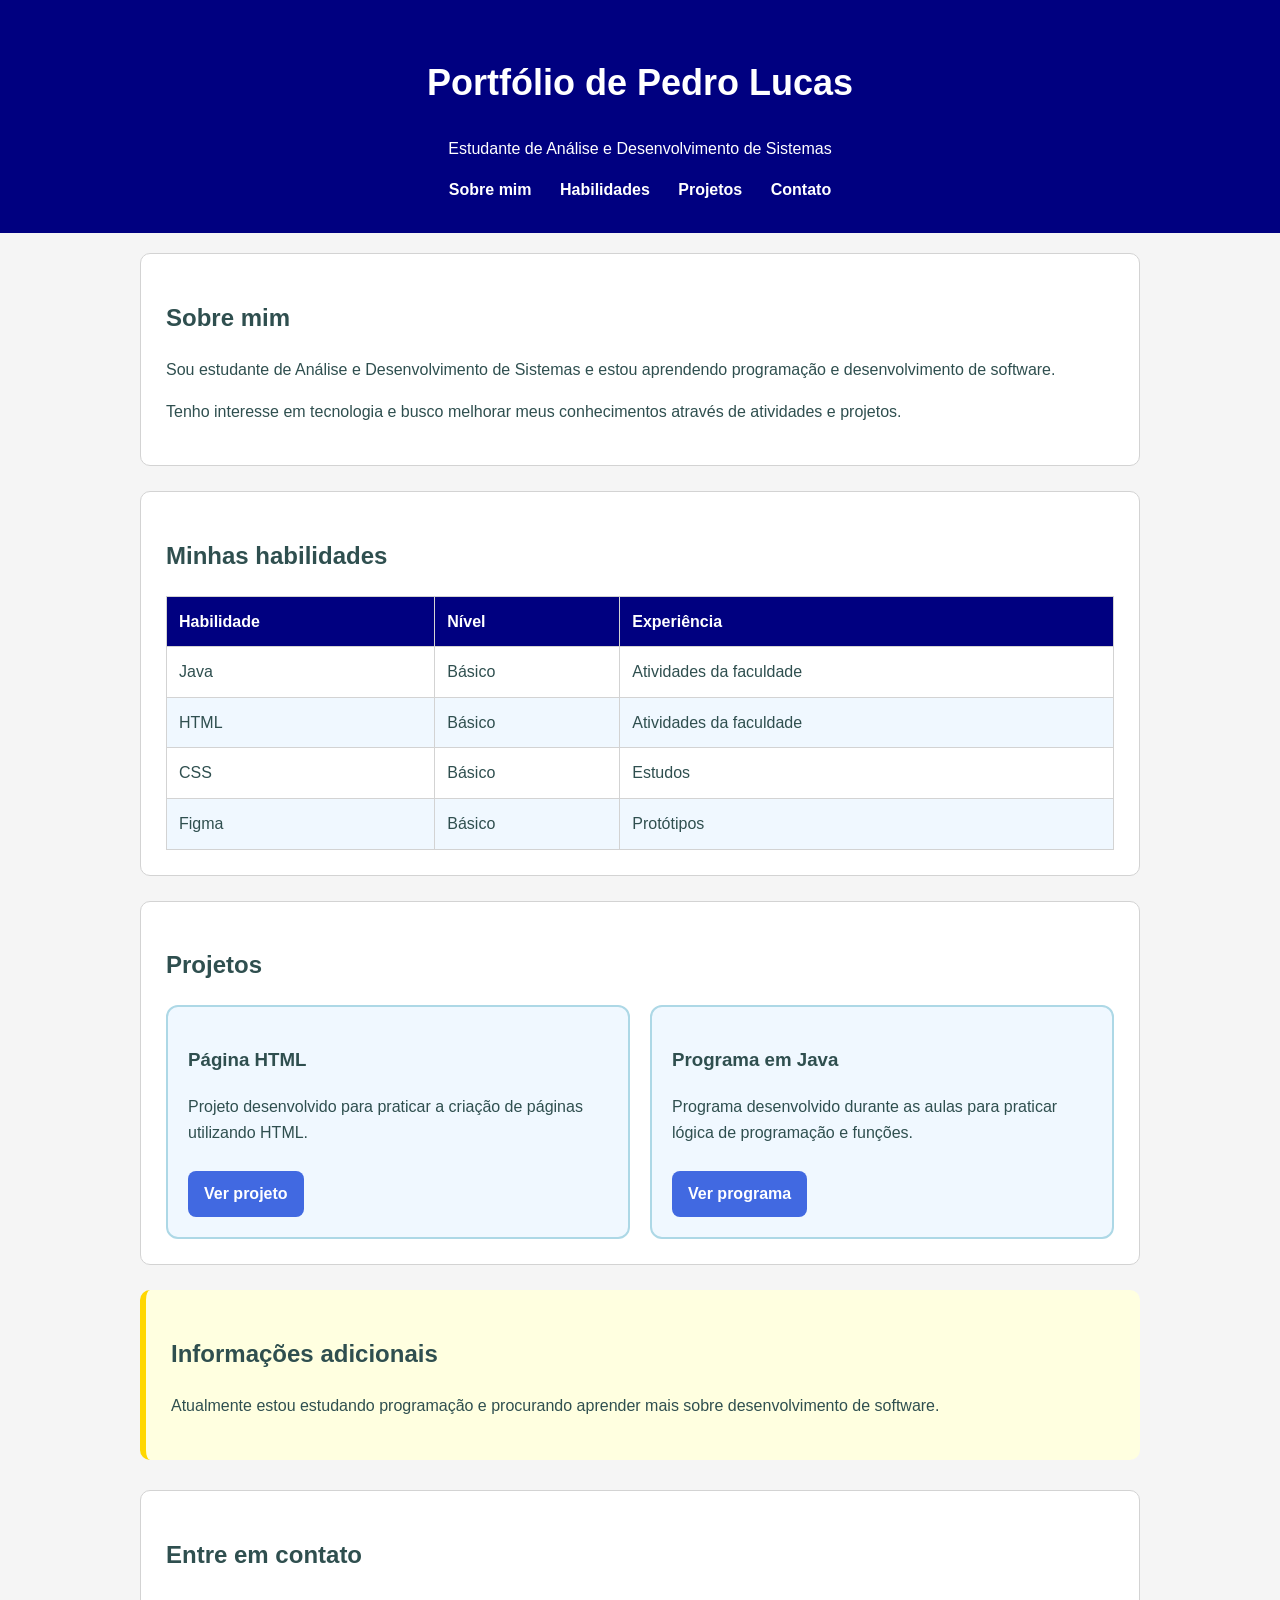
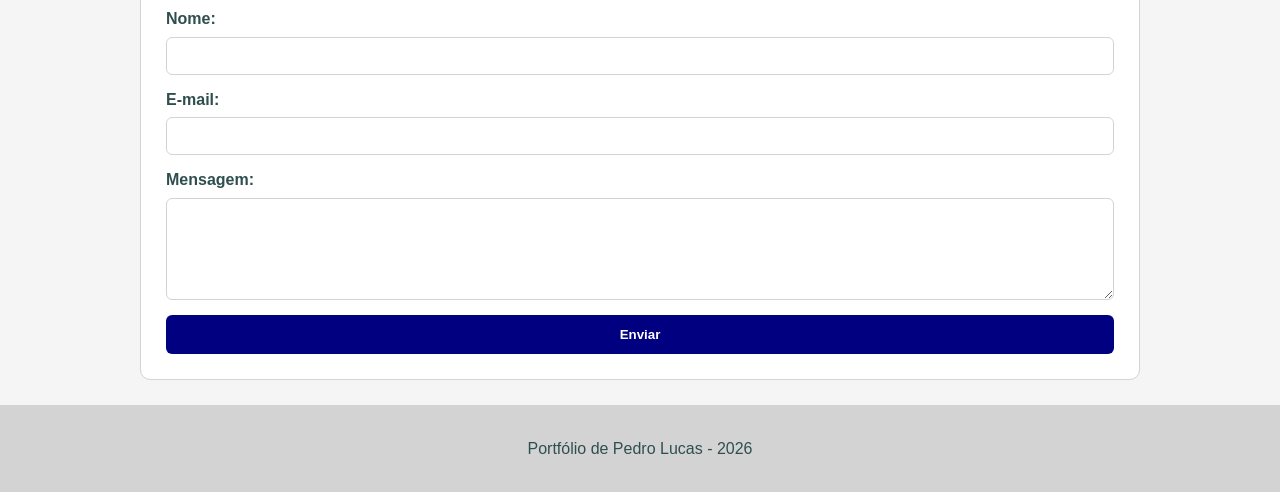
==== portifolio index.html @ 0f393c38 "Portfolio" ====
<!DOCTYPE html>
<html lang="pt-BR">

<head>
    <meta charset="UTF-8">
    <meta name="viewport" content="width=device-width, initial-scale=1.0">
    <title>Portfólio - Pedro Lucas</title>
    <!-- Etapa 1: Conexão do CSS externo -->
    <link rel="stylesheet" href="style.css">
</head>

<body>

    <header class="cabecalho">

        <h1>Portfólio de Pedro Lucas</h1>

        <p>Estudante de Análise e Desenvolvimento de Sistemas</p>

        <nav class="menu">
            <a href="#sobre">Sobre mim</a>
            <a href="#habilidades">Habilidades</a>
            <a href="#projetos">Projetos</a>
            <a href="#contato">Contato</a>
        </nav>

    </header>

    <main>

        <section id="sobre" class="secao">

            <h2>Sobre mim</h2>

            <p>
                Sou estudante de Análise e Desenvolvimento de Sistemas
                e estou aprendendo programação e desenvolvimento de software.
            </p>

            <p>
                Tenho interesse em tecnologia e busco melhorar meus
                conhecimentos através de atividades e projetos.
            </p>

        </section>

        <section id="habilidades" class="secao">

            <h2>Minhas habilidades</h2>

            <table>

                <thead>
                    <tr>
                        <th>Habilidade</th>
                        <th>Nível</th>
                        <th>Experiência</th>
                    </tr>
                </thead>

                <tbody>

                    <tr>
                        <td>Java</td>
                        <td>Básico</td>
                        <td>Atividades da faculdade</td>
                    </tr>

                    <tr>
                        <td>HTML</td>
                        <td>Básico</td>
                        <td>Atividades da faculdade</td>
                    </tr>

                    <tr>
                        <td>CSS</td>
                        <td>Básico</td>
                        <td>Estudos</td>
                    </tr>

                    <tr>
                        <td>Figma</td>
                        <td>Básico</td>
                        <td>Protótipos</td>
                    </tr>

                </tbody>

            </table>

        </section>

        <section id="projetos" class="secao">

            <h2>Projetos</h2>

            <div class="cards">

                <article class="card">

                    <h3>Página HTML</h3>

                    <p>
                        Projeto desenvolvido para praticar a criação
                        de páginas utilizando HTML.
                    </p>

                    <a href="#" class="botao">Ver projeto</a>

                </article>

                <article class="card">

                    <h3>Programa em Java</h3>

                    <p>
                        Programa desenvolvido durante as aulas para
                        praticar lógica de programação e funções.
                    </p>

                    <a href="#" class="botao">Ver programa</a>

                </article>

            </div>

        </section>

        <aside class="extra">

            <h2>Informações adicionais</h2>

            <p>
                Atualmente estou estudando programação e procurando
                aprender mais sobre desenvolvimento de software.
            </p>

        </aside>

        <section id="contato" class="secao">

            <h2>Entre em contato</h2>

            <form>

                <label for="nome">Nome:</label>
                <input type="text" id="nome" name="nome">

                <label for="email">E-mail:</label>
                <input type="email" id="email" name="email">

                <label for="mensagem">Mensagem:</label>
                <textarea id="mensagem" name="mensagem" rows="5"></textarea>

                <button type="submit">Enviar</button>

            </form>

        </section>

    </main>

    <footer>

        <p>Portfólio de Pedro Lucas - 2026</p>

    </footer>

</body>

</html>
---- style.css ----
body {
    font-family: Arial, sans-serif;
    margin: 0;
    background-color: whitesmoke;
    color: darkslategray;
    line-height: 1.6;
}


main {
    max-width: 1000px;
    margin: 20px auto;
    padding: 0 15px;
}

.cabecalho {
    background-color: navy;
    color: white;
    padding: 30px;
    text-align: center;
}

.cabecalho h1 {
    font-size: 36px;
}

.menu a {
    color: white;
    text-decoration: none;
    margin: 0 12px;
    font-weight: bold;
}

.menu a:hover {
    color: gold;
    text-decoration: underline;
}

.secao {
    background-color: white;
    margin-bottom: 25px;
    padding: 25px;
    border: 1px solid lightgray;
    border-radius: 10px;
}

.extra {
    max-width: 1000px;
    margin: 0 auto 30px auto;
    padding: 25px;
    background-color: lightyellow;
    border-left: 6px solid gold;
    border-radius: 10px;
}


.cards {
    display: flex;
    gap: 20px;
    flex-wrap: wrap;
}

.card {
    background-color: aliceblue;
    border: 2px solid lightblue;
    border-radius: 12px;
    padding: 20px;
    flex: 1;
    min-width: 250px;
}


.botao {
    display: inline-block;
    margin-top: 10px;
    padding: 10px 16px;
    background-color: royalblue;
    color: white;
    text-decoration: none;
    border-radius: 8px;
    font-weight: bold;
}

.botao:hover {
    background-color: mediumblue;
}


table {
    width: 100%;
    border-collapse: collapse;
    margin-top: 15px;
}

th {
    background-color: navy;
    color: white;
}

th, td {
    border: 1px solid lightgray;
    padding: 12px;
    text-align: left;
}

tr:nth-child(even) {
    background-color: aliceblue;
}


form {
    display: flex;
    flex-direction: column;
}

label {
    margin-top: 12px;
    font-weight: bold;
}

input, textarea {
    margin-top: 5px;
    padding: 10px;
    border: 1px solid lightgray;
    border-radius: 6px;
    font-size: 14px;
}

button {
    margin-top: 15px;
    padding: 12px;
    background-color: navy;
    color: white;
    border: none;
    border-radius: 6px;
    font-weight: bold;
    cursor: pointer;
}


footer {
    text-align: center;
    padding: 15px;
    background-color: lightgray;
    color: darkslategray;
    margin-top: 20px;
}


@media (max-width: 768px) {
    .menu a {
        display: block;
        margin: 10px 0;
    }

    .cards {
        flex-direction: column;
    }

    .cabecalho h1 {
        font-size: 28px;
    }
}
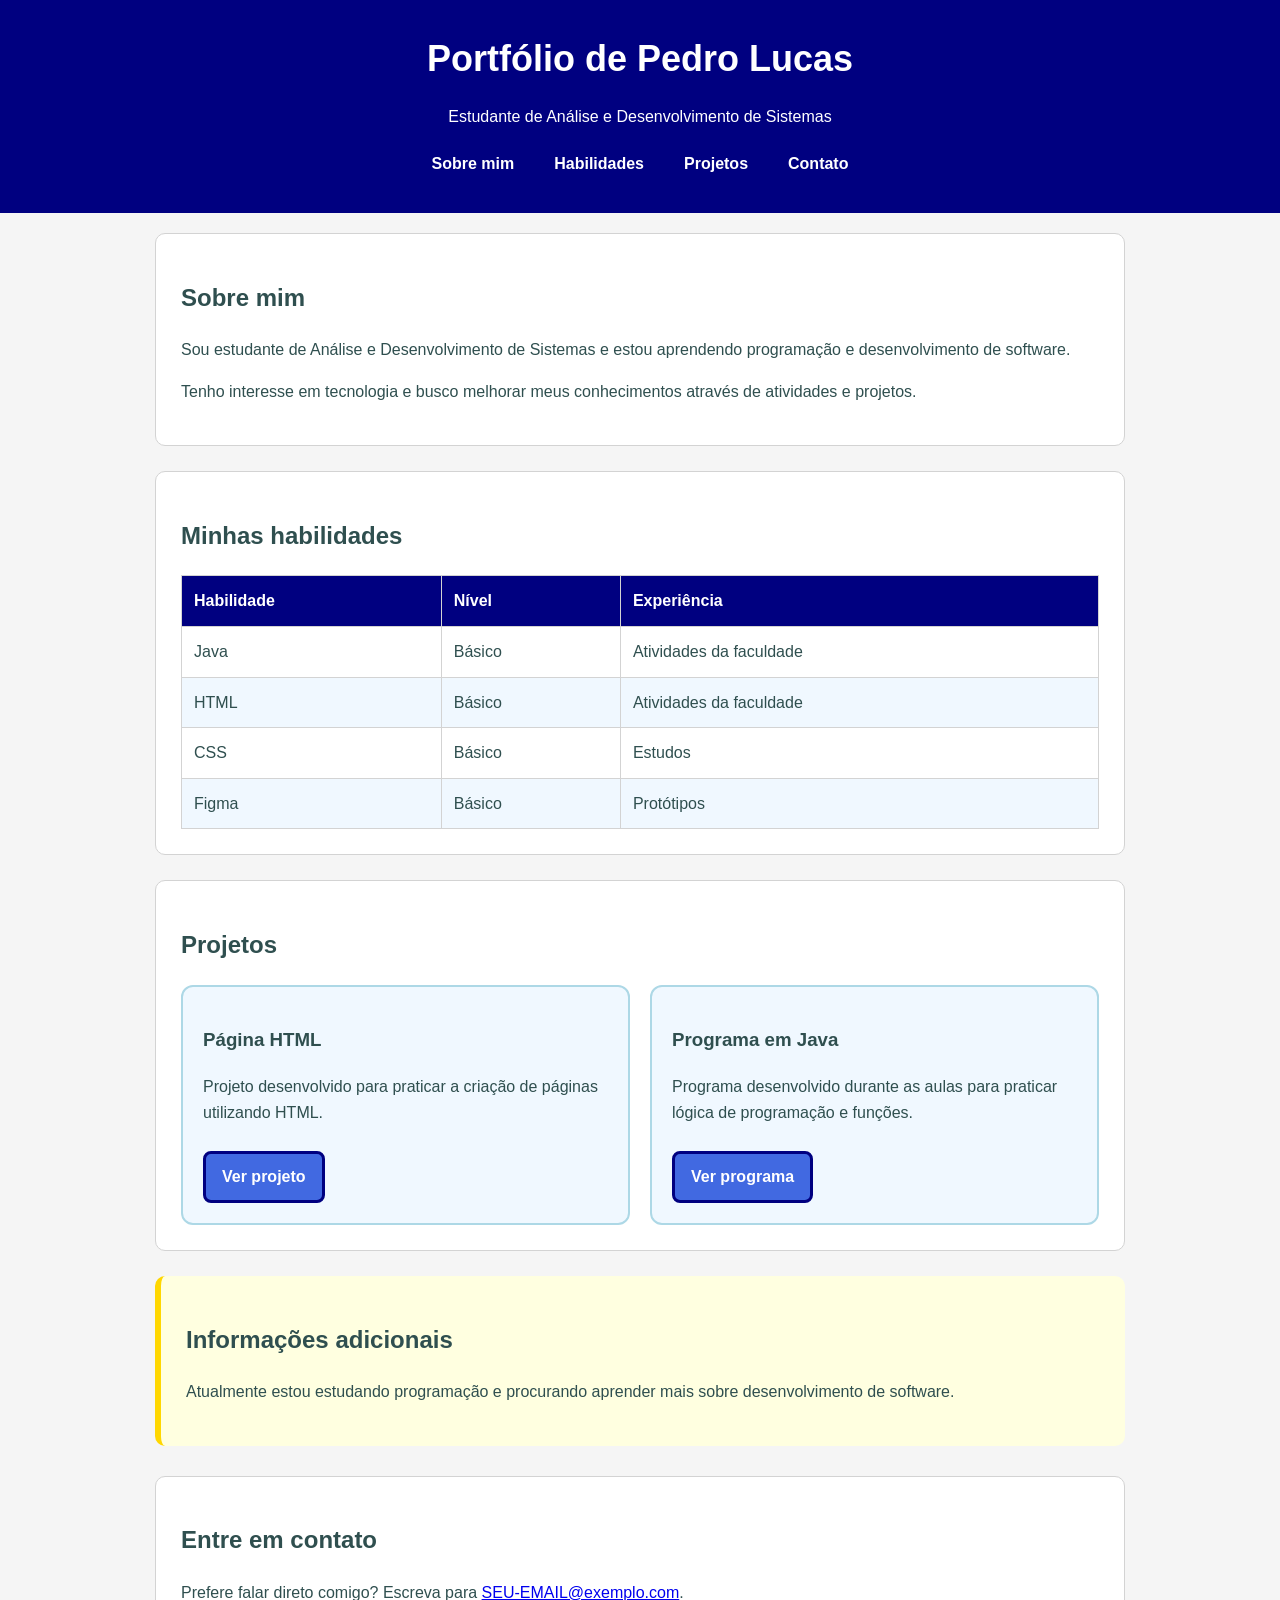
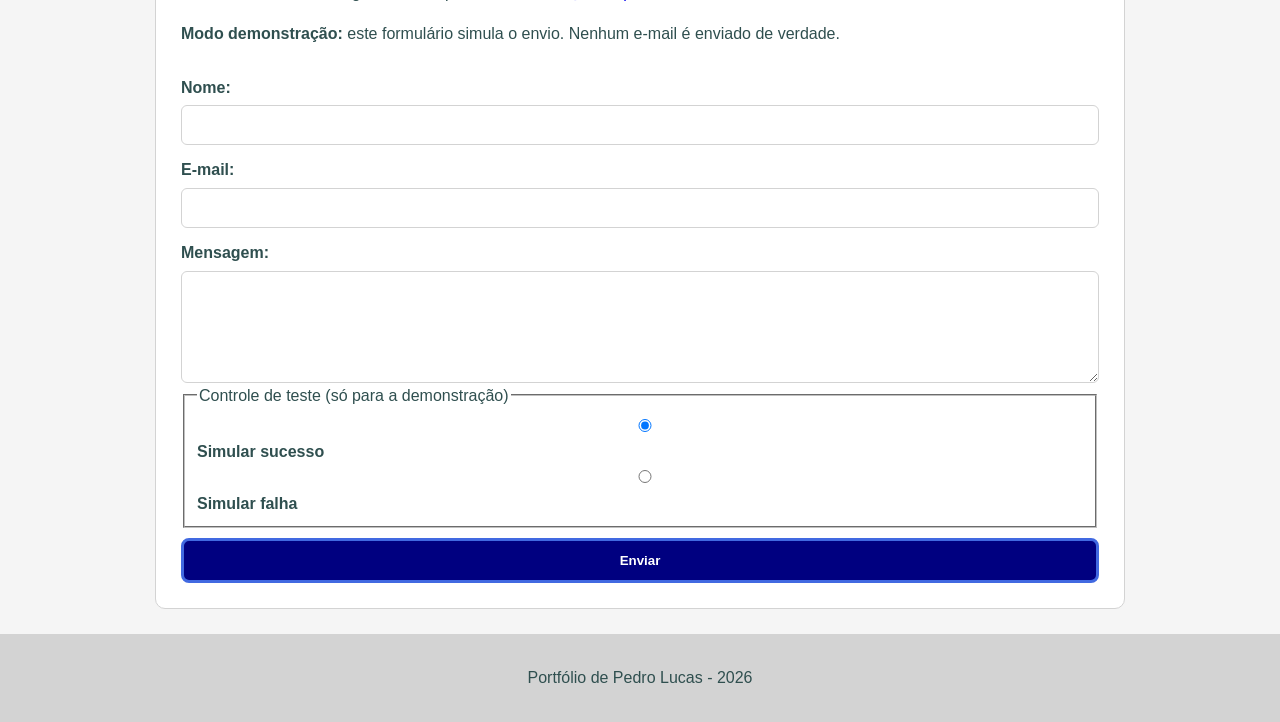
==== commit bb3e38d7: "Update portifolio index.html" ====
--- a/portifolio index.html
+++ b/portifolio index.html
@@ -5,7 +5,7 @@
     <meta charset="UTF-8">
     <meta name="viewport" content="width=device-width, initial-scale=1.0">
     <title>Portfólio - Pedro Lucas</title>
-    <!-- Etapa 1: Conexão do CSS externo -->
+    
     <link rel="stylesheet" href="style.css">
 </head>
 
@@ -141,18 +141,48 @@
 
             <h2>Entre em contato</h2>
 
-            <form>
+            <p>
+                Prefere falar direto comigo? Escreva para
+                <a href="mailto:SEU-EMAIL@exemplo.com" id="canal-real">SEU-EMAIL@exemplo.com</a>.
+            </p>
+
+            <p class="aviso-demo">
+                <strong>Modo demonstração:</strong> este formulário simula o envio.
+                Nenhum e-mail é enviado de verdade.
+            </p>
+
+            <form id="form-contato" novalidate aria-describedby="status-form">
 
                 <label for="nome">Nome:</label>
-                <input type="text" id="nome" name="nome">
+                <input type="text" id="nome" name="nome" autocomplete="name" maxlength="80"
+                    required aria-describedby="erro-nome">
+                <p class="erro-campo" id="erro-nome" hidden></p>
 
                 <label for="email">E-mail:</label>
-                <input type="email" id="email" name="email">
+                <input type="email" id="email" name="email" autocomplete="email" maxlength="120"
+                    required aria-describedby="erro-email">
+                <p class="erro-campo" id="erro-email" hidden></p>
 
                 <label for="mensagem">Mensagem:</label>
-                <textarea id="mensagem" name="mensagem" rows="5"></textarea>
-
-                <button type="submit">Enviar</button>
+                <textarea id="mensagem" name="mensagem" rows="5" maxlength="1000"
+                    required aria-describedby="erro-mensagem"></textarea>
+                <p class="erro-campo" id="erro-mensagem" hidden></p>
+
+                <fieldset class="controle-teste">
+                    <legend>Controle de teste (só para a demonstração)</legend>
+                    <label class="opcao">
+                        <input type="radio" name="resultado" value="sucesso" checked>
+                        Simular sucesso
+                    </label>
+                    <label class="opcao">
+                        <input type="radio" name="resultado" value="falha">
+                        Simular falha
+                    </label>
+                </fieldset>
+
+                <button type="submit" id="btn-enviar">Enviar</button>
+
+                <div id="status-form" class="status" role="status" aria-live="polite" aria-atomic="true"></div>
 
             </form>
 
@@ -166,6 +196,8 @@
 
     </footer>
 
+    <script src="script.js"></script>
+
 </body>
 
-</html>+</html>
--- a/style.css
+++ b/style.css
@@ -1,3 +1,6 @@
+* {
+    box-sizing: border-box;
+}
 
 body {
     font-family: Arial, sans-serif;
@@ -7,6 +10,11 @@
     line-height: 1.6;
 }
 
+img {
+    max-width: 100%;
+    height: auto;
+    display: block;
+}
 
 main {
     max-width: 1000px;
@@ -14,6 +22,7 @@
     padding: 0 15px;
 }
 
+
 .cabecalho {
     background-color: navy;
     color: white;
@@ -23,19 +32,41 @@
 
 .cabecalho h1 {
     font-size: 36px;
+    margin: 0 0 15px 0;
+}
+
+
+.cabecalho h1 .nome {
+    display: inline-block;
+    background-color: royalblue;
+    color: white;
+    padding: 8px 20px;
+    border-radius: 10px;
+    box-shadow: 0 4px 10px rgba(0, 0, 0, 0.3);
+}
+
+
+.menu {
+    display: flex;
+    justify-content: center;
+    flex-wrap: wrap;
+    gap: 10px 20px;
 }
 
 .menu a {
     color: white;
     text-decoration: none;
-    margin: 0 12px;
     font-weight: bold;
+    padding: 6px 10px;
+    border-radius: 6px;
+    transition: color 0.3s ease, background-color 0.3s ease;
 }
 
 .menu a:hover {
     color: gold;
     text-decoration: underline;
 }
+
 
 .secao {
     background-color: white;
@@ -55,6 +86,23 @@
 }
 
 
+.apresentacao {
+    display: flex;
+    align-items: center;
+    gap: 25px;
+}
+
+.apresentacao img {
+    width: 180px;
+    border-radius: 50%;
+    border: 4px solid royalblue;
+}
+
+.apresentacao .texto {
+    flex: 1;
+}
+
+
 .cards {
     display: flex;
     gap: 20px;
@@ -66,26 +114,59 @@
     border: 2px solid lightblue;
     border-radius: 12px;
     padding: 20px;
-    flex: 1;
-    min-width: 250px;
-}
-
-
-.botao {
+    flex: 1 1 250px;
+    min-width: 0;
+    overflow-wrap: break-word;
+}
+
+
+.botao,
+button {
     display: inline-block;
     margin-top: 10px;
     padding: 10px 16px;
     background-color: royalblue;
     color: white;
     text-decoration: none;
+    border: 3px solid navy;         
     border-radius: 8px;
     font-weight: bold;
-}
-
-.botao:hover {
+    cursor: pointer;
+    transition: transform 0.3s ease,
+                box-shadow 0.3s ease,
+                background-color 0.3s ease,
+                border-color 0.3s ease;
+}
+
+.botao:hover,
+button:hover {
     background-color: mediumblue;
-}
-
+    border-color: gold;              
+    transform: translateY(-4px) scale(1.05);
+    box-shadow: 0 8px 16px rgba(0, 0, 0, 0.3);
+}
+
+.botao:active,
+button:active {
+    transform: translateY(0) scale(0.98);
+    box-shadow: 0 2px 5px rgba(0, 0, 0, 0.3);
+}
+
+button {
+    padding: 12px;
+    background-color: navy;
+    border: 3px solid royalblue;
+}
+
+button:hover {
+    background-color: royalblue;
+    border-color: gold;
+}
+
+
+.tabela-wrapper {
+    overflow-x: auto;   
+}
 
 table {
     width: 100%;
@@ -119,23 +200,21 @@
     font-weight: bold;
 }
 
-input, textarea {
+input,
+textarea {
+    width: 100%;
     margin-top: 5px;
     padding: 10px;
     border: 1px solid lightgray;
     border-radius: 6px;
-    font-size: 14px;
-}
-
-button {
-    margin-top: 15px;
-    padding: 12px;
-    background-color: navy;
-    color: white;
-    border: none;
-    border-radius: 6px;
-    font-weight: bold;
-    cursor: pointer;
+    font-size: 16px;
+    font-family: inherit;
+}
+
+input:focus,
+textarea:focus {
+    outline: 2px solid royalblue;
+    border-color: royalblue;
 }
 
 
@@ -149,16 +228,71 @@
 
 
 @media (max-width: 768px) {
+    main {
+        padding: 0 10px;
+    }
+
+    .cabecalho {
+        padding: 20px;
+    }
+
+    .cabecalho h1 {
+        font-size: 28px;
+    }
+
+    .menu {
+        flex-direction: column;     
+        align-items: center;
+        gap: 5px;
+    }
+
     .menu a {
         display: block;
-        margin: 10px 0;
+        margin: 5px 0;
+    }
+
+    .apresentacao {
+        flex-direction: column;     
+        text-align: center;
+    }
+
+    .apresentacao img {
+        width: 150px;
     }
 
     .cards {
-        flex-direction: column;
-    }
-
+        flex-direction: column;     
+    }
+
+    .card {
+        flex: 1 1 100%;
+    }
+
+    .secao,
+    .extra {
+        padding: 18px;
+    }
+}
+
+
+@media (max-width: 480px) {
     .cabecalho h1 {
-        font-size: 28px;
-    }
-}+        font-size: 22px;
+    }
+
+    .cabecalho h1 .nome {
+        padding: 6px 12px;
+    }
+
+    .botao,
+    button {
+        display: block;
+        width: 100%;               
+        text-align: center;
+    }
+
+    th, td {
+        padding: 8px;
+        font-size: 14px;
+    }
+}
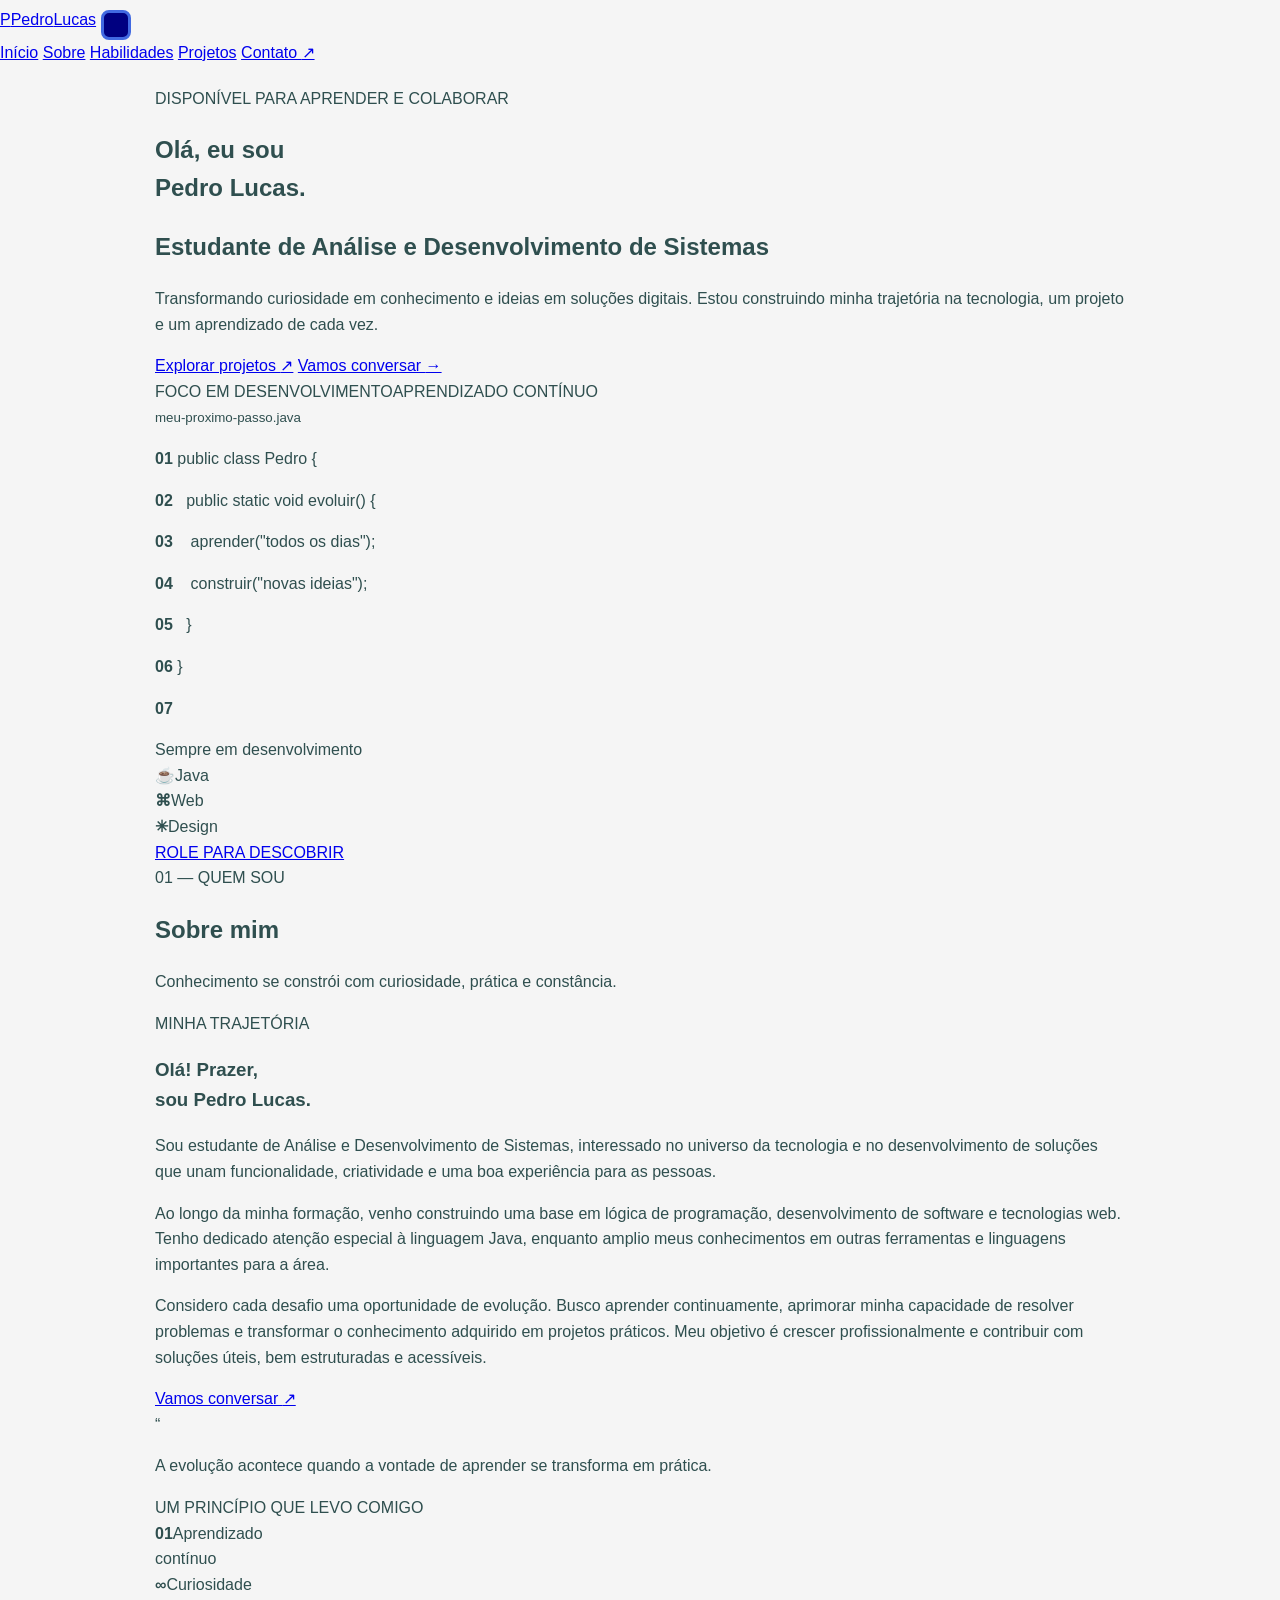
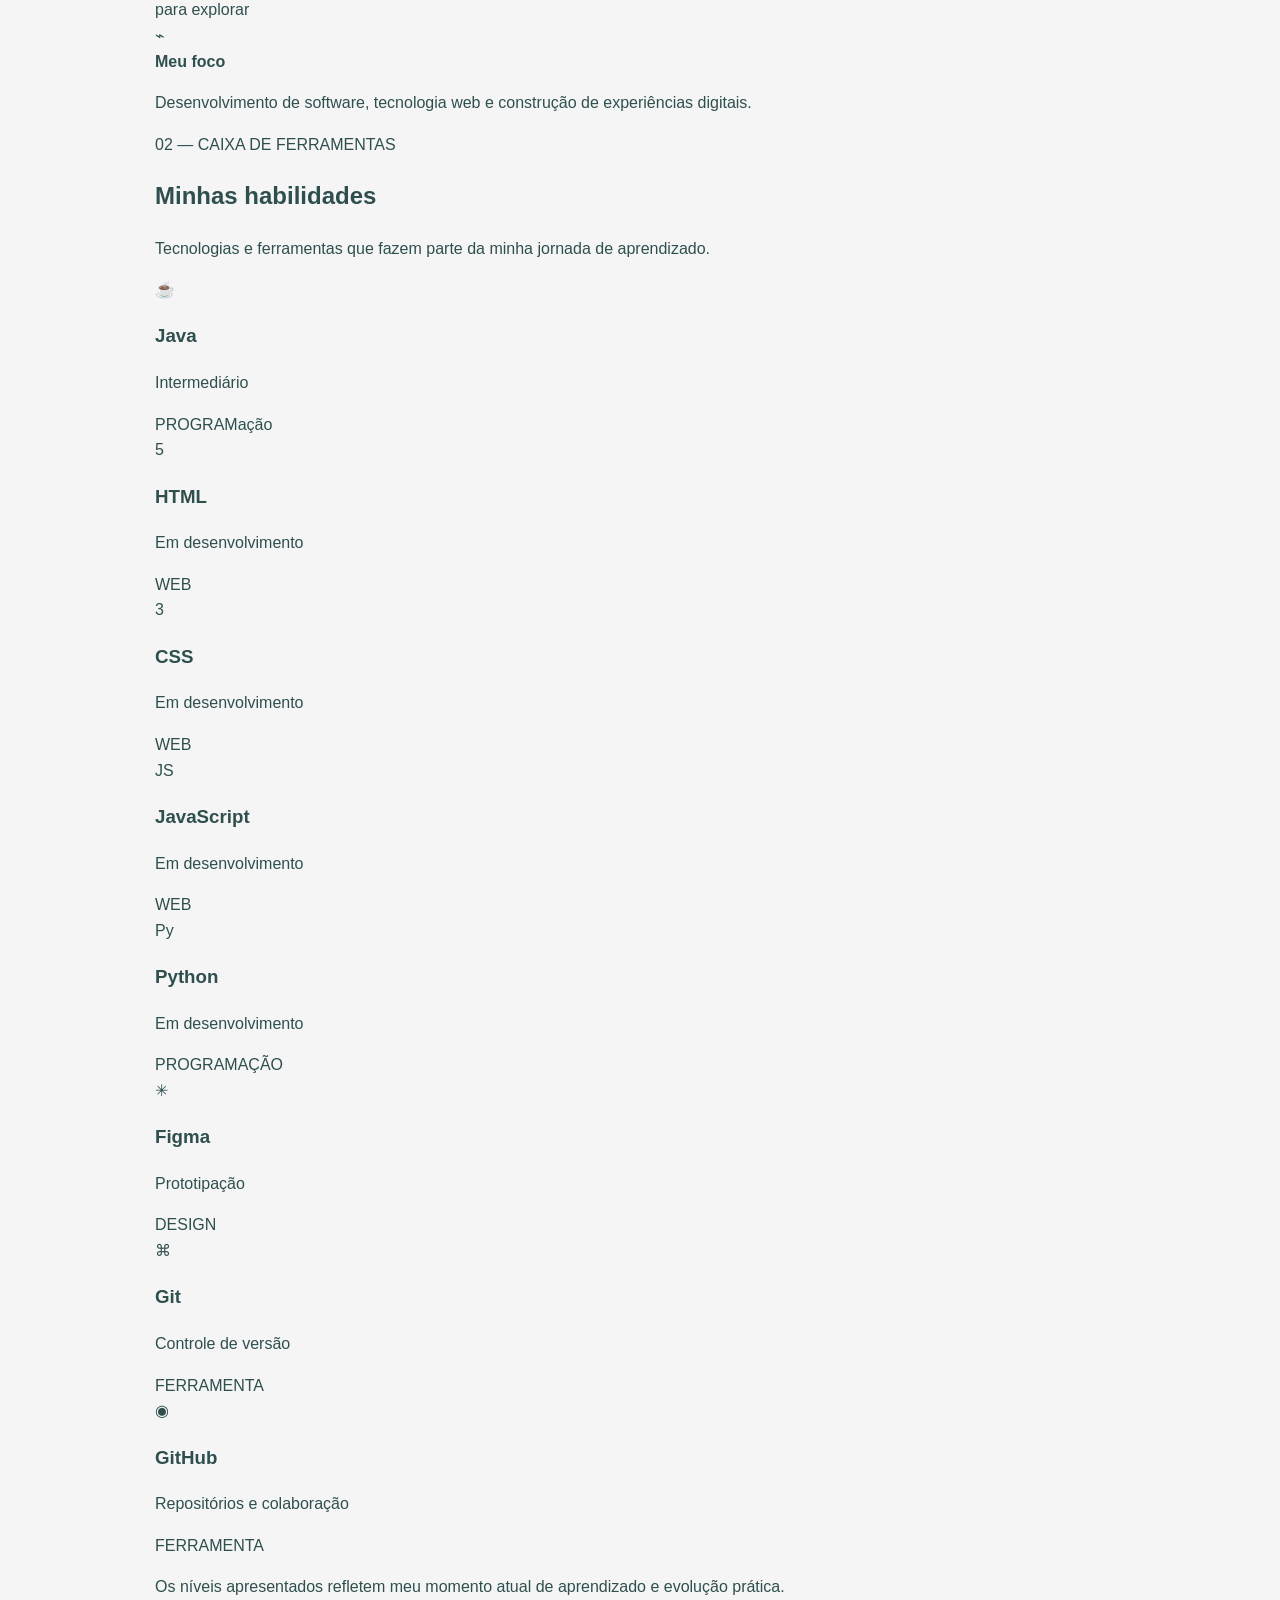
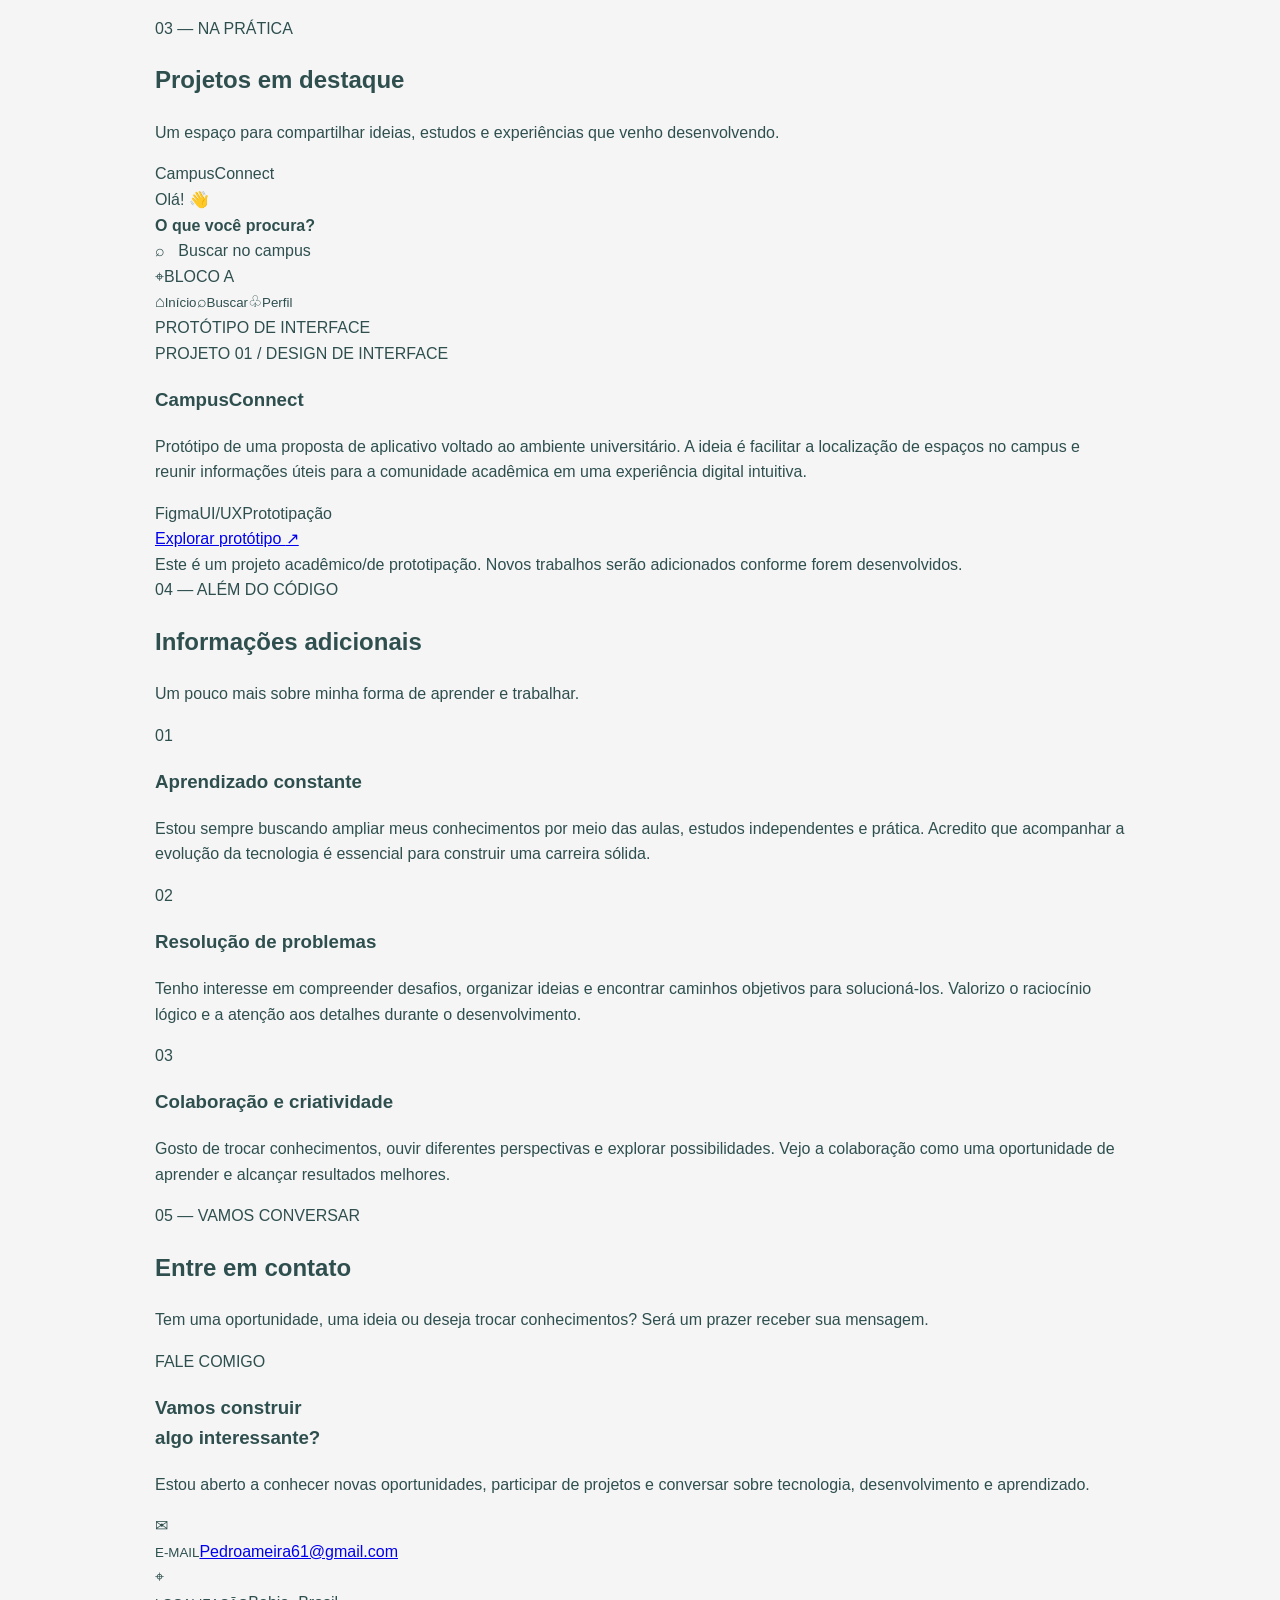
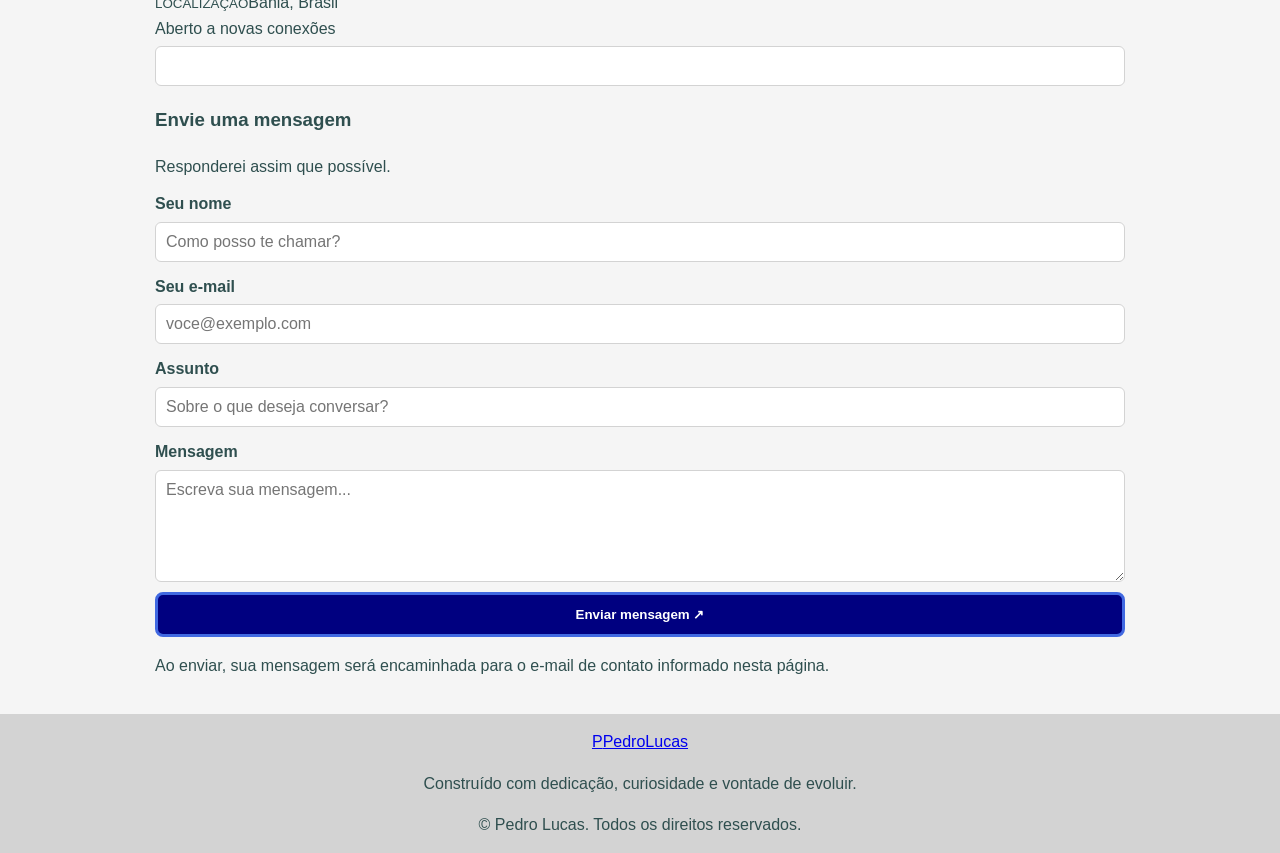
==== commit 10f9d933: "Revise portfolio index.html with new sections and metadata Updated the portfolio HTML file with new " ====
--- a/portifolio index.html
+++ b/portifolio index.html
@@ -1,203 +1,148 @@
 <!DOCTYPE html>
 <html lang="pt-BR">
+<head>
+  <meta charset="UTF-8">
+  <meta name="viewport" content="width=device-width, initial-scale=1.0">
+  <meta name="theme-color" content="#090817">
+  <meta name="description" content="Portfólio de Pedro Lucas, estudante de Análise e Desenvolvimento de Sistemas.">
+  <title>Pedro Lucas | Portfólio</title>
+  <link rel="preconnect" href="https://fonts.googleapis.com">
+  <link rel="preconnect" href="https://fonts.gstatic.com" crossorigin>
+  <link href="https://fonts.googleapis.com/css2?family=DM+Sans:wght@400;500;600;700&family=Space+Grotesk:wght@400;500;600;700&display=swap" rel="stylesheet">
+  <link rel="stylesheet" href="style.css">
+  <script src="script.js" defer></script>
+</head>
+<body>
+  <div class="ambient ambient-one"></div>
+  <div class="ambient ambient-two"></div>
+  <header class="site-header">
+    <a class="brand" href="#inicio" aria-label="Pedro Lucas, início"><span class="brand-mark">P</span><span>Pedro<span class="accent">Lucas</span></span></a>
+    <button class="menu-toggle" aria-label="Abrir menu" aria-expanded="false" aria-controls="main-nav"><span></span><span></span><span></span></button>
+    <nav id="main-nav" class="main-nav">
+      <a class="nav-link active" href="#inicio">Início</a>
+      <a class="nav-link" href="#sobre">Sobre</a>
+      <a class="nav-link" href="#habilidades">Habilidades</a>
+      <a class="nav-link" href="#projetos">Projetos</a>
+      <a class="nav-contact" href="#contato">Contato <span>↗</span></a>
+    </nav>
+  </header>
 
-<head>
-    <meta charset="UTF-8">
-    <meta name="viewport" content="width=device-width, initial-scale=1.0">
-    <title>Portfólio - Pedro Lucas</title>
-    
-    <link rel="stylesheet" href="style.css">
-</head>
+  <main>
+    <section class="hero section-shell" id="inicio">
+      <div class="hero-copy reveal">
+        <span class="eyebrow"><span class="pulse"></span> DISPONÍVEL PARA APRENDER E COLABORAR</span>
+        <h1>Olá, eu sou<br><span class="gradient-text">Pedro Lucas.</span></h1>
+        <h2>Estudante de <span>Análise e Desenvolvimento de Sistemas</span></h2>
+        <p class="hero-description">Transformando curiosidade em conhecimento e ideias em soluções digitais. Estou construindo minha trajetória na tecnologia, um projeto e um aprendizado de cada vez.</p>
+        <div class="hero-actions">
+          <a class="button button-primary" href="#projetos">Explorar projetos <span>↗</span></a>
+          <a class="button button-ghost" href="#contato">Vamos conversar <span>→</span></a>
+        </div>
+        <div class="social-line">
+          <span>FOCO EM DESENVOLVIMENTO</span><i></i><span>APRENDIZADO CONTÍNUO</span>
+        </div>
+      </div>
+      <div class="hero-art reveal" aria-label="Ilustração abstrata de desenvolvimento de software">
+        <div class="orbit orbit-a"></div><div class="orbit orbit-b"></div>
+        <div class="code-window">
+          <div class="window-top"><span></span><span></span><span></span><small>meu-proximo-passo.java</small></div>
+          <div class="code-lines">
+            <p><b>01</b> <span class="code-purple">public class</span> <span class="code-blue">Pedro</span> {</p>
+            <p><b>02</b> &nbsp; <span class="code-purple">public static void</span> <span class="code-yellow">evoluir</span>() {</p>
+            <p><b>03</b> &nbsp;&nbsp; aprender(<span class="code-green">"todos os dias"</span>);</p>
+            <p><b>04</b> &nbsp;&nbsp; construir(<span class="code-green">"novas ideias"</span>);</p>
+            <p><b>05</b> &nbsp; }</p>
+            <p><b>06</b> }</p>
+            <p class="cursor-line"><b>07</b> <span class="cursor"></span></p>
+          </div>
+          <div class="window-footer"><span class="status-dot"></span> Sempre em desenvolvimento</div>
+        </div>
+        <div class="float-chip chip-java"><strong>☕</strong><span>Java</span></div>
+        <div class="float-chip chip-web"><strong>⌘</strong><span>Web</span></div>
+        <div class="float-chip chip-design"><strong>✳</strong><span>Design</span></div>
+        <div class="hero-glow"></div>
+      </div>
+      <a class="scroll-cue" href="#sobre"><span></span> ROLE PARA DESCOBRIR</a>
+    </section>
 
-<body>
+    <section class="section-shell about-section" id="sobre">
+      <div class="section-heading reveal"><span class="section-kicker">01 — QUEM SOU</span><h2>Sobre <span class="gradient-text">mim</span></h2><p>Conhecimento se constrói com curiosidade, prática e constância.</p></div>
+      <div class="about-grid">
+        <article class="about-card glass-card reveal">
+          <span class="card-overline">MINHA TRAJETÓRIA</span>
+          <h3>Olá! Prazer,<br>sou <span class="gradient-text">Pedro Lucas.</span></h3>
+          <p>Sou estudante de Análise e Desenvolvimento de Sistemas, interessado no universo da tecnologia e no desenvolvimento de soluções que unam funcionalidade, criatividade e uma boa experiência para as pessoas.</p>
+          <p>Ao longo da minha formação, venho construindo uma base em lógica de programação, desenvolvimento de software e tecnologias web. Tenho dedicado atenção especial à linguagem Java, enquanto amplio meus conhecimentos em outras ferramentas e linguagens importantes para a área.</p>
+          <p>Considero cada desafio uma oportunidade de evolução. Busco aprender continuamente, aprimorar minha capacidade de resolver problemas e transformar o conhecimento adquirido em projetos práticos. Meu objetivo é crescer profissionalmente e contribuir com soluções úteis, bem estruturadas e acessíveis.</p>
+          <a class="text-link" href="#contato">Vamos conversar <span>↗</span></a>
+        </article>
+        <aside class="about-side reveal">
+          <div class="quote-card glass-card"><span class="quote-mark">“</span><p>A evolução acontece quando a vontade de aprender se transforma em prática.</p><span class="quote-caption">UM PRINCÍPIO QUE LEVO COMIGO</span></div>
+          <div class="mini-stats">
+            <div class="stat-card glass-card"><strong>01</strong><span>Aprendizado<br>contínuo</span></div>
+            <div class="stat-card glass-card"><strong>∞</strong><span>Curiosidade<br>para explorar</span></div>
+          </div>
+          <div class="focus-card glass-card"><span class="focus-icon">⌁</span><div><strong>Meu foco</strong><p>Desenvolvimento de software, tecnologia web e construção de experiências digitais.</p></div></div>
+        </aside>
+      </div>
+    </section>
 
-    <header class="cabecalho">
+    <section class="section-shell skills-section" id="habilidades">
+      <div class="section-heading reveal"><span class="section-kicker">02 — CAIXA DE FERRAMENTAS</span><h2>Minhas <span class="gradient-text">habilidades</span></h2><p>Tecnologias e ferramentas que fazem parte da minha jornada de aprendizado.</p></div>
+      <div class="skills-grid">
+        <article class="skill-card glass-card reveal"><span class="skill-icon java">☕</span><div><h3>Java</h3><p>Intermediário</p></div><span class="skill-tag">PROGRAMação</span></article>
+        <article class="skill-card glass-card reveal"><span class="skill-icon html">5</span><div><h3>HTML</h3><p>Em desenvolvimento</p></div><span class="skill-tag">WEB</span></article>
+        <article class="skill-card glass-card reveal"><span class="skill-icon css">3</span><div><h3>CSS</h3><p>Em desenvolvimento</p></div><span class="skill-tag">WEB</span></article>
+        <article class="skill-card glass-card reveal"><span class="skill-icon js">JS</span><div><h3>JavaScript</h3><p>Em desenvolvimento</p></div><span class="skill-tag">WEB</span></article>
+        <article class="skill-card glass-card reveal"><span class="skill-icon python">Py</span><div><h3>Python</h3><p>Em desenvolvimento</p></div><span class="skill-tag">PROGRAMAÇÃO</span></article>
+        <article class="skill-card glass-card reveal"><span class="skill-icon figma">✳</span><div><h3>Figma</h3><p>Prototipação</p></div><span class="skill-tag">DESIGN</span></article>
+        <article class="skill-card glass-card reveal"><span class="skill-icon git">⌘</span><div><h3>Git</h3><p>Controle de versão</p></div><span class="skill-tag">FERRAMENTA</span></article>
+        <article class="skill-card glass-card reveal"><span class="skill-icon github">◉</span><div><h3>GitHub</h3><p>Repositórios e colaboração</p></div><span class="skill-tag">FERRAMENTA</span></article>
+      </div>
+      <p class="skills-note">Os níveis apresentados refletem meu momento atual de aprendizado e evolução prática.</p>
+    </section>
 
-        <h1>Portfólio de Pedro Lucas</h1>
+    <section class="section-shell projects-section" id="projetos">
+      <div class="section-heading reveal"><span class="section-kicker">03 — NA PRÁTICA</span><h2>Projetos em <span class="gradient-text">destaque</span></h2><p>Um espaço para compartilhar ideias, estudos e experiências que venho desenvolvendo.</p></div>
+      <article class="project-feature glass-card reveal">
+        <div class="project-preview">
+          <div class="phone-frame"><div class="phone-notch"></div><div class="phone-screen"><div class="phone-brand">Campus<span>Connect</span></div><div class="phone-greeting">Olá! 👋<br><b>O que você procura?</b></div><div class="phone-search">⌕ &nbsp; Buscar no campus</div><div class="phone-map"><span class="map-pin">⌖</span><span class="map-label">BLOCO A</span><i></i></div><div class="phone-tiles"><span>⌂<small>Início</small></span><span>⌕<small>Buscar</small></span><span>♧<small>Perfil</small></span></div></div></div>
+          <span class="preview-label">PROTÓTIPO DE INTERFACE</span>
+        </div>
+        <div class="project-info"><span class="project-number">PROJETO 01 / DESIGN DE INTERFACE</span><h3>Campus<span class="gradient-text">Connect</span></h3><p>Protótipo de uma proposta de aplicativo voltado ao ambiente universitário. A ideia é facilitar a localização de espaços no campus e reunir informações úteis para a comunidade acadêmica em uma experiência digital intuitiva.</p><div class="project-tags"><span>Figma</span><span>UI/UX</span><span>Prototipação</span></div><a class="button button-primary" href="https://www.figma.com/make/yuv2HvqdBgO4FFkBkZgX4M/CampusConnect-mobile-prototype?t=vC7dMRf7eZiBPGOr-1&preview-route=%2Fmenu" target="_blank" rel="noopener noreferrer">Explorar protótipo <span>↗</span></a></div>
+      </article>
+      <div class="project-footnote"><span class="pulse"></span> Este é um projeto acadêmico/de prototipação. Novos trabalhos serão adicionados conforme forem desenvolvidos.</div>
+    </section>
 
-        <p>Estudante de Análise e Desenvolvimento de Sistemas</p>
+    <section class="section-shell extra-section">
+      <div class="section-heading reveal"><span class="section-kicker">04 — ALÉM DO CÓDIGO</span><h2>Informações <span class="gradient-text">adicionais</span></h2><p>Um pouco mais sobre minha forma de aprender e trabalhar.</p></div>
+      <div class="extra-grid">
+        <article class="extra-card glass-card reveal"><span>01</span><div><h3>Aprendizado constante</h3><p>Estou sempre buscando ampliar meus conhecimentos por meio das aulas, estudos independentes e prática. Acredito que acompanhar a evolução da tecnologia é essencial para construir uma carreira sólida.</p></div></article>
+        <article class="extra-card glass-card reveal"><span>02</span><div><h3>Resolução de problemas</h3><p>Tenho interesse em compreender desafios, organizar ideias e encontrar caminhos objetivos para solucioná-los. Valorizo o raciocínio lógico e a atenção aos detalhes durante o desenvolvimento.</p></div></article>
+        <article class="extra-card glass-card reveal"><span>03</span><div><h3>Colaboração e criatividade</h3><p>Gosto de trocar conhecimentos, ouvir diferentes perspectivas e explorar possibilidades. Vejo a colaboração como uma oportunidade de aprender e alcançar resultados melhores.</p></div></article>
+      </div>
+    </section>
 
-        <nav class="menu">
-            <a href="#sobre">Sobre mim</a>
-            <a href="#habilidades">Habilidades</a>
-            <a href="#projetos">Projetos</a>
-            <a href="#contato">Contato</a>
-        </nav>
-
-    </header>
-
-    <main>
-
-        <section id="sobre" class="secao">
-
-            <h2>Sobre mim</h2>
-
-            <p>
-                Sou estudante de Análise e Desenvolvimento de Sistemas
-                e estou aprendendo programação e desenvolvimento de software.
-            </p>
-
-            <p>
-                Tenho interesse em tecnologia e busco melhorar meus
-                conhecimentos através de atividades e projetos.
-            </p>
-
-        </section>
-
-        <section id="habilidades" class="secao">
-
-            <h2>Minhas habilidades</h2>
-
-            <table>
-
-                <thead>
-                    <tr>
-                        <th>Habilidade</th>
-                        <th>Nível</th>
-                        <th>Experiência</th>
-                    </tr>
-                </thead>
-
-                <tbody>
-
-                    <tr>
-                        <td>Java</td>
-                        <td>Básico</td>
-                        <td>Atividades da faculdade</td>
-                    </tr>
-
-                    <tr>
-                        <td>HTML</td>
-                        <td>Básico</td>
-                        <td>Atividades da faculdade</td>
-                    </tr>
-
-                    <tr>
-                        <td>CSS</td>
-                        <td>Básico</td>
-                        <td>Estudos</td>
-                    </tr>
-
-                    <tr>
-                        <td>Figma</td>
-                        <td>Básico</td>
-                        <td>Protótipos</td>
-                    </tr>
-
-                </tbody>
-
-            </table>
-
-        </section>
-
-        <section id="projetos" class="secao">
-
-            <h2>Projetos</h2>
-
-            <div class="cards">
-
-                <article class="card">
-
-                    <h3>Página HTML</h3>
-
-                    <p>
-                        Projeto desenvolvido para praticar a criação
-                        de páginas utilizando HTML.
-                    </p>
-
-                    <a href="#" class="botao">Ver projeto</a>
-
-                </article>
-
-                <article class="card">
-
-                    <h3>Programa em Java</h3>
-
-                    <p>
-                        Programa desenvolvido durante as aulas para
-                        praticar lógica de programação e funções.
-                    </p>
-
-                    <a href="#" class="botao">Ver programa</a>
-
-                </article>
-
-            </div>
-
-        </section>
-
-        <aside class="extra">
-
-            <h2>Informações adicionais</h2>
-
-            <p>
-                Atualmente estou estudando programação e procurando
-                aprender mais sobre desenvolvimento de software.
-            </p>
-
-        </aside>
-
-        <section id="contato" class="secao">
-
-            <h2>Entre em contato</h2>
-
-            <p>
-                Prefere falar direto comigo? Escreva para
-                <a href="mailto:SEU-EMAIL@exemplo.com" id="canal-real">SEU-EMAIL@exemplo.com</a>.
-            </p>
-
-            <p class="aviso-demo">
-                <strong>Modo demonstração:</strong> este formulário simula o envio.
-                Nenhum e-mail é enviado de verdade.
-            </p>
-
-            <form id="form-contato" novalidate aria-describedby="status-form">
-
-                <label for="nome">Nome:</label>
-                <input type="text" id="nome" name="nome" autocomplete="name" maxlength="80"
-                    required aria-describedby="erro-nome">
-                <p class="erro-campo" id="erro-nome" hidden></p>
-
-                <label for="email">E-mail:</label>
-                <input type="email" id="email" name="email" autocomplete="email" maxlength="120"
-                    required aria-describedby="erro-email">
-                <p class="erro-campo" id="erro-email" hidden></p>
-
-                <label for="mensagem">Mensagem:</label>
-                <textarea id="mensagem" name="mensagem" rows="5" maxlength="1000"
-                    required aria-describedby="erro-mensagem"></textarea>
-                <p class="erro-campo" id="erro-mensagem" hidden></p>
-
-                <fieldset class="controle-teste">
-                    <legend>Controle de teste (só para a demonstração)</legend>
-                    <label class="opcao">
-                        <input type="radio" name="resultado" value="sucesso" checked>
-                        Simular sucesso
-                    </label>
-                    <label class="opcao">
-                        <input type="radio" name="resultado" value="falha">
-                        Simular falha
-                    </label>
-                </fieldset>
-
-                <button type="submit" id="btn-enviar">Enviar</button>
-
-                <div id="status-form" class="status" role="status" aria-live="polite" aria-atomic="true"></div>
-
-            </form>
-
-        </section>
-
-    </main>
-
-    <footer>
-
-        <p>Portfólio de Pedro Lucas - 2026</p>
-
-    </footer>
-
-    <script src="script.js"></script>
-
+    <section class="section-shell contact-section" id="contato">
+      <div class="section-heading reveal"><span class="section-kicker">05 — VAMOS CONVERSAR</span><h2>Entre em <span class="gradient-text">contato</span></h2><p>Tem uma oportunidade, uma ideia ou deseja trocar conhecimentos? Será um prazer receber sua mensagem.</p></div>
+      <div class="contact-grid">
+        <aside class="contact-aside glass-card reveal"><span class="card-overline">FALE COMIGO</span><h3>Vamos construir<br>algo <span class="gradient-text">interessante?</span></h3><p>Estou aberto a conhecer novas oportunidades, participar de projetos e conversar sobre tecnologia, desenvolvimento e aprendizado.</p><div class="contact-method"><span class="contact-icon">✉</span><div><small>E-MAIL</small><a href="mailto:Pedroameira61@gmail.com">Pedroameira61@gmail.com</a></div></div><div class="contact-method"><span class="contact-icon">⌖</span><div><small>LOCALIZAÇÃO</small><span>Bahia, Brasil</span></div></div><div class="availability"><span class="pulse"></span> Aberto a novas conexões</div></aside>
+        <form class="contact-form glass-card reveal" id="contact-form" action="https://formsubmit.co/Pedroameira61@gmail.com" method="POST">
+          <input type="hidden" name="_subject" value="Nova mensagem pelo portfólio de Pedro Lucas">
+          <input type="hidden" name="_template" value="table">
+          <input type="hidden" name="_captcha" value="true">
+          <input type="text" name="_honey" class="honeypot" tabindex="-1" autocomplete="off">
+          <div class="form-heading"><h3>Envie uma mensagem</h3><span>Responderei assim que possível.</span></div>
+          <label for="contact-name">Seu nome</label><input id="contact-name" name="name" type="text" placeholder="Como posso te chamar?" maxlength="90" required>
+          <label for="contact-email">Seu e-mail</label><input id="contact-email" name="email" type="email" placeholder="voce@exemplo.com" maxlength="120" required>
+          <label for="contact-subject">Assunto</label><input id="contact-subject" name="subject" type="text" placeholder="Sobre o que deseja conversar?" maxlength="120" required>
+          <label for="contact-message">Mensagem</label><textarea id="contact-message" name="message" rows="5" placeholder="Escreva sua mensagem..." minlength="10" maxlength="2000" required></textarea>
+          <button class="button button-primary submit-button" type="submit">Enviar mensagem <span>↗</span></button>
+          <p class="form-note" id="form-note">Ao enviar, sua mensagem será encaminhada para o e-mail de contato informado nesta página.</p>
+        </form>
+      </div>
+    </section>
+  </main>
+  <footer class="site-footer"><a class="brand" href="#inicio"><span class="brand-mark">P</span><span>Pedro<span class="accent">Lucas</span></span></a><p>Construído com dedicação, curiosidade e vontade de evoluir.</p><span class="copyright">© <span id="year"></span> Pedro Lucas. Todos os direitos reservados.</span></footer>
 </body>
-
 </html>
--- a/style.css
+++ b/style.css
@@ -296,3 +296,99 @@
         font-size: 14px;
     }
 }
+
+
+/* ===== Passo 6: estados do formulário ===== */
+
+.aviso-demo {
+    background-color: lightyellow;
+    border-left: 6px solid gold;
+    border-radius: 6px;
+    padding: 10px 14px;
+}
+
+.erro-campo {
+    margin: 6px 0 0 0;
+    color: #8b0000;
+    font-weight: bold;
+    font-size: 14px;
+}
+
+.erro-campo::before {
+    content: "⚠ ";
+}
+
+input[aria-invalid="true"],
+textarea[aria-invalid="true"] {
+    border: 2px solid #8b0000;
+}
+
+.controle-teste {
+    margin-top: 18px;
+    border: 1px dashed gray;
+    border-radius: 8px;
+    padding: 10px 14px;
+}
+
+.controle-teste legend {
+    font-weight: bold;
+    padding: 0 6px;
+}
+
+.controle-teste .opcao {
+    display: flex;
+    align-items: center;
+    gap: 8px;
+    margin-top: 6px;
+    font-weight: normal;
+}
+
+.controle-teste .opcao input {
+    width: auto;
+    margin: 0;
+}
+
+/* Botão em processamento: continua visível, mas não reage */
+button[aria-disabled="true"] {
+    cursor: not-allowed;
+    background-color: slategray;
+    border-color: darkslategray;
+    transform: none;
+    box-shadow: none;
+}
+
+button[aria-disabled="true"]:hover,
+button[aria-disabled="true"]:active {
+    background-color: slategray;
+    border-color: darkslategray;
+    transform: none;
+    box-shadow: none;
+}
+
+.status {
+    margin-top: 15px;
+    border-radius: 8px;
+    font-weight: bold;
+}
+
+.status:not(:empty) {
+    padding: 12px 14px;
+    border: 2px solid;
+}
+
+/* Cada estado tem ícone + texto, não só cor */
+.status.processando { background: aliceblue; border-color: royalblue; color: navy; }
+.status.processando::before { content: "⏳ "; }
+
+.status.sucesso { background: #e6f4ea; border-color: #1e7e34; color: #145a24; }
+.status.sucesso::before { content: "✔ "; }
+
+.status.falha { background: #fdecea; border-color: #8b0000; color: #8b0000; }
+.status.falha::before { content: "✖ "; }
+
+.status.erro { background: #fff4e5; border-color: #b45f06; color: #7a3e00; }
+.status.erro::before { content: "⚠ "; }
+
+@media (prefers-reduced-motion: reduce) {
+    button, .botao { transition: none; }
+}
